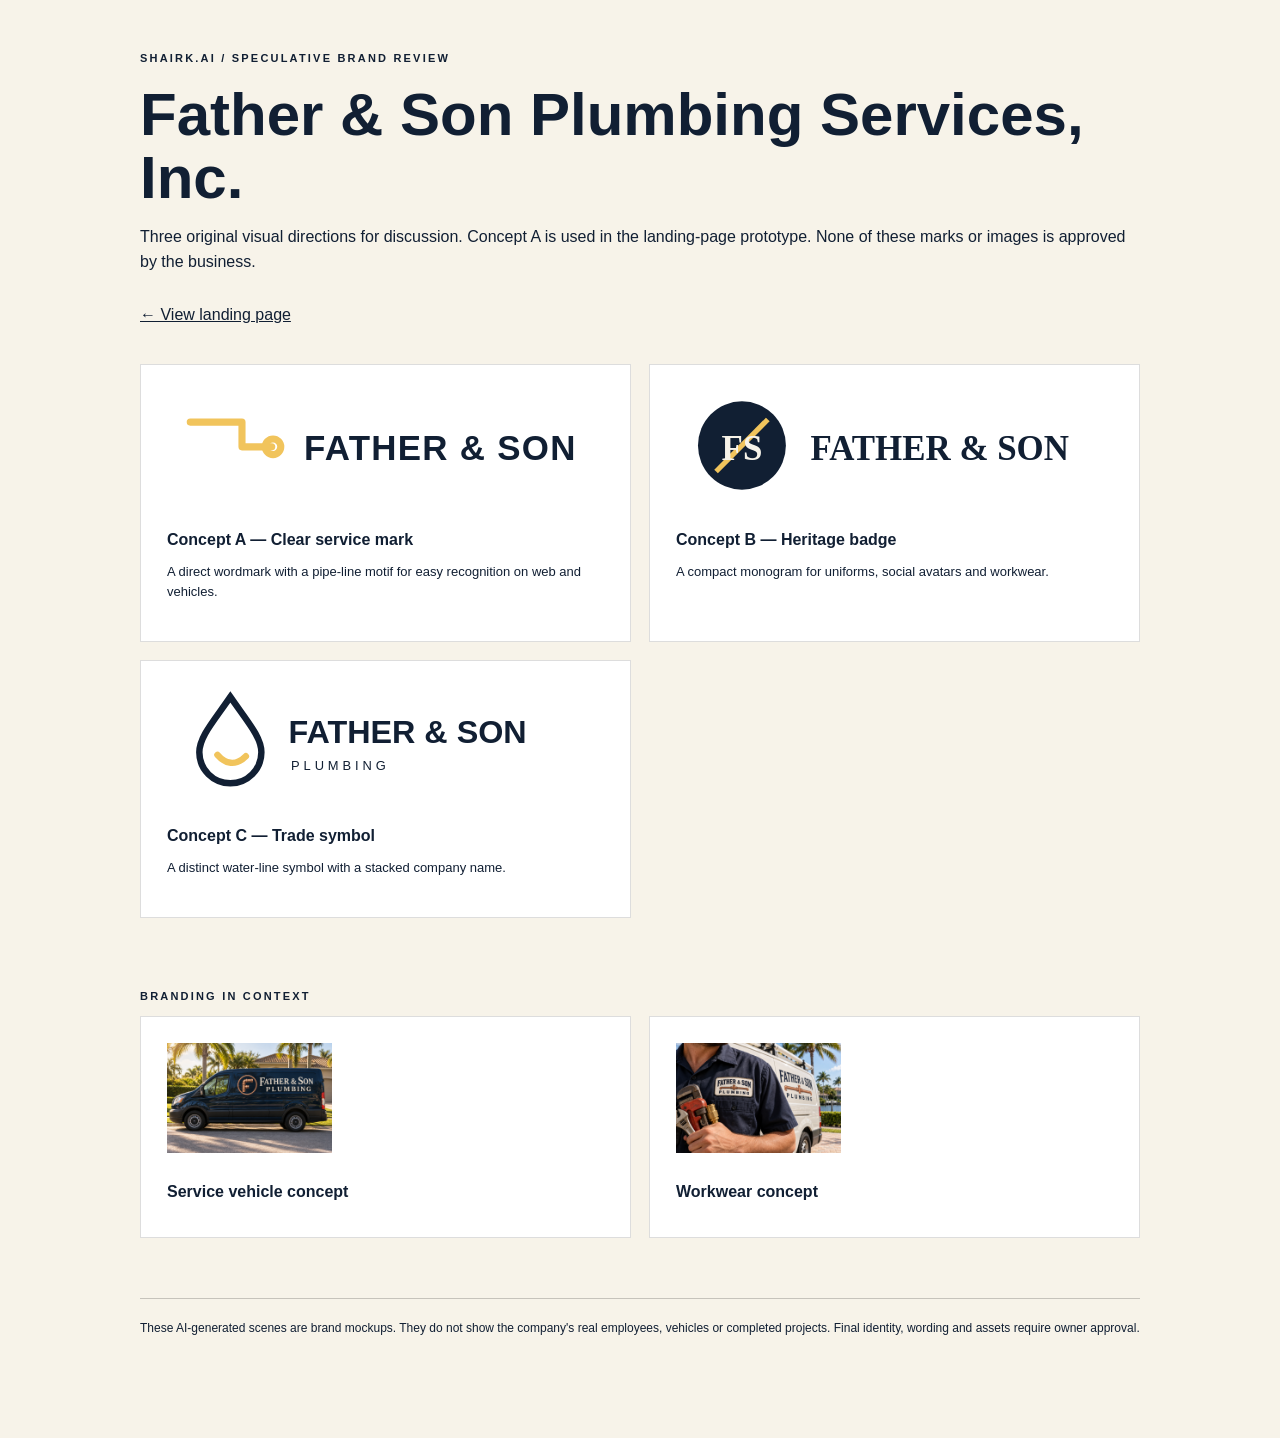
==== logo-review.html @ 77665d8b "Polish brand directions and add logo review" ====
<!doctype html><html lang="en"><head><meta charset="utf-8"><meta name="viewport" content="width=device-width,initial-scale=1"><title>Father &amp; Son Plumbing Services, Inc. | Brand concept review</title><style>body{margin:0;background:#f7f3e9;color:#111f33;font-family:Arial,sans-serif}main{width:min(1000px,calc(100% - 36px));margin:50px auto 100px}.eyebrow{font-size:11px;letter-spacing:.2em;font-weight:bold}h1{font-size:clamp(34px,5vw,60px);line-height:1.05;margin:16px 0}p{line-height:1.55}a{color:inherit}.back{display:inline-block;margin:15px 0 40px}.grid{display:grid;grid-template-columns:1fr 1fr;gap:18px}.card{background:white;padding:26px;border:1px solid #0002}.card img{width:100%;height:110px;object-fit:contain;object-position:left}.card h2{font-size:16px;margin:26px 0 10px}.card p{font-size:13px}.concept-photo{width:100%;height:300px;object-fit:cover}.photos{margin-top:70px}.note{font-size:12px;border-top:1px solid #0003;padding-top:20px;margin-top:60px}@media(max-width:700px){.grid{grid-template-columns:1fr}}</style></head><body><main><p class="eyebrow">SHAIRK.AI / SPECULATIVE BRAND REVIEW</p><h1>Father &amp; Son Plumbing Services, Inc.</h1><p>Three original visual directions for discussion. Concept A is used in the landing-page prototype. None of these marks or images is approved by the business.</p><a class="back" href="/">← View landing page</a><div class="grid"><article class="card"><img src="assets/logo-concept-a.svg" alt="Clean professional wordmark"><h2>Concept A — Clear service mark</h2><p>A direct wordmark with a pipe-line motif for easy recognition on web and vehicles.</p></article><article class="card"><img src="assets/logo-concept-b.svg" alt="Monogram badge"><h2>Concept B — Heritage badge</h2><p>A compact monogram for uniforms, social avatars and workwear.</p></article><article class="card"><img src="assets/logo-concept-c.svg" alt="Water drop trade icon"><h2>Concept C — Trade symbol</h2><p>A distinct water-line symbol with a stacked company name.</p></article></div><div class="photos"><p class="eyebrow">BRANDING IN CONTEXT</p><div class="grid"><article class="card"><img class="concept-photo" src="assets/brand-vehicle.png" alt="Speculative branded service vehicle concept"><h2>Service vehicle concept</h2></article><article class="card"><img class="concept-photo" src="assets/brand-workwear.png" alt="Speculative branded workwear concept"><h2>Workwear concept</h2></article></div></div><p class="note">These AI-generated scenes are brand mockups. They do not show the company's real employees, vehicles or completed projects. Final identity, wording and assets require owner approval.</p></main></body></html>
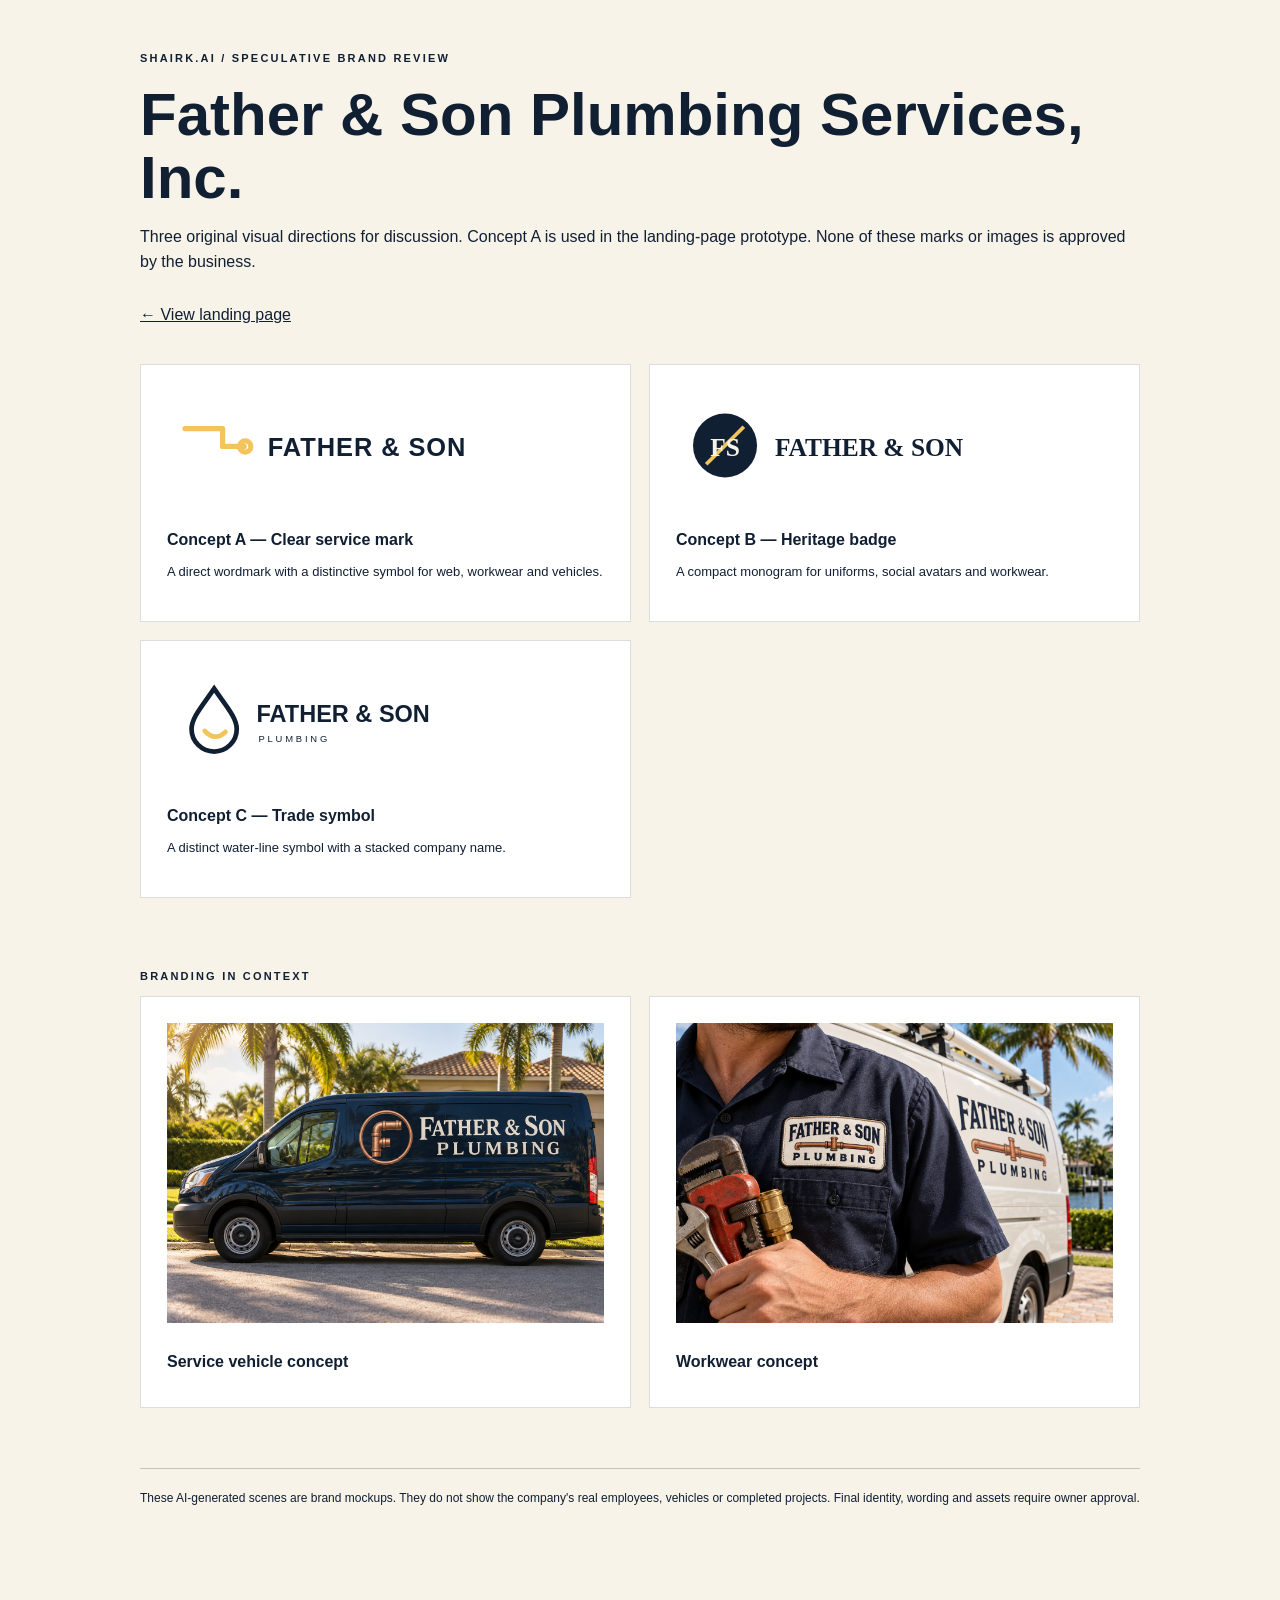
==== commit f3af9ede: "Polish brand directions and add logo review" ====
--- a/logo-review.html
+++ b/logo-review.html
@@ -1 +1 @@
-<!doctype html><html lang="en"><head><meta charset="utf-8"><meta name="viewport" content="width=device-width,initial-scale=1"><title>Father &amp; Son Plumbing Services, Inc. | Brand concept review</title><style>body{margin:0;background:#f7f3e9;color:#111f33;font-family:Arial,sans-serif}main{width:min(1000px,calc(100% - 36px));margin:50px auto 100px}.eyebrow{font-size:11px;letter-spacing:.2em;font-weight:bold}h1{font-size:clamp(34px,5vw,60px);line-height:1.05;margin:16px 0}p{line-height:1.55}a{color:inherit}.back{display:inline-block;margin:15px 0 40px}.grid{display:grid;grid-template-columns:1fr 1fr;gap:18px}.card{background:white;padding:26px;border:1px solid #0002}.card img{width:100%;height:110px;object-fit:contain;object-position:left}.card h2{font-size:16px;margin:26px 0 10px}.card p{font-size:13px}.concept-photo{width:100%;height:300px;object-fit:cover}.photos{margin-top:70px}.note{font-size:12px;border-top:1px solid #0003;padding-top:20px;margin-top:60px}@media(max-width:700px){.grid{grid-template-columns:1fr}}</style></head><body><main><p class="eyebrow">SHAIRK.AI / SPECULATIVE BRAND REVIEW</p><h1>Father &amp; Son Plumbing Services, Inc.</h1><p>Three original visual directions for discussion. Concept A is used in the landing-page prototype. None of these marks or images is approved by the business.</p><a class="back" href="/">← View landing page</a><div class="grid"><article class="card"><img src="assets/logo-concept-a.svg" alt="Clean professional wordmark"><h2>Concept A — Clear service mark</h2><p>A direct wordmark with a pipe-line motif for easy recognition on web and vehicles.</p></article><article class="card"><img src="assets/logo-concept-b.svg" alt="Monogram badge"><h2>Concept B — Heritage badge</h2><p>A compact monogram for uniforms, social avatars and workwear.</p></article><article class="card"><img src="assets/logo-concept-c.svg" alt="Water drop trade icon"><h2>Concept C — Trade symbol</h2><p>A distinct water-line symbol with a stacked company name.</p></article></div><div class="photos"><p class="eyebrow">BRANDING IN CONTEXT</p><div class="grid"><article class="card"><img class="concept-photo" src="assets/brand-vehicle.png" alt="Speculative branded service vehicle concept"><h2>Service vehicle concept</h2></article><article class="card"><img class="concept-photo" src="assets/brand-workwear.png" alt="Speculative branded workwear concept"><h2>Workwear concept</h2></article></div></div><p class="note">These AI-generated scenes are brand mockups. They do not show the company's real employees, vehicles or completed projects. Final identity, wording and assets require owner approval.</p></main></body></html>+<!doctype html><html lang="en"><head><meta charset="utf-8"><meta name="viewport" content="width=device-width,initial-scale=1"><title>Father &amp; Son Plumbing Services, Inc. | Brand concept review</title><style>body{margin:0;background:#f7f3e9;color:#111f33;font-family:Arial,sans-serif}main{width:min(1000px,calc(100% - 36px));margin:50px auto 100px}.eyebrow{font-size:11px;letter-spacing:.2em;font-weight:bold}h1{font-size:clamp(34px,5vw,60px);line-height:1.05;margin:16px 0}p{line-height:1.55}a{color:inherit}.back{display:inline-block;margin:15px 0 40px}.grid{display:grid;grid-template-columns:1fr 1fr;gap:18px}.card{background:white;padding:26px;border:1px solid #0002}.card img{width:100%;height:110px;object-fit:contain;object-position:left}.card h2{font-size:16px;margin:26px 0 10px}.card p{font-size:13px}.card img.concept-photo{width:100%;height:300px;object-fit:cover}.photos{margin-top:70px}.note{font-size:12px;border-top:1px solid #0003;padding-top:20px;margin-top:60px}@media(max-width:700px){.grid{grid-template-columns:1fr}}</style></head><body><main><p class="eyebrow">SHAIRK.AI / SPECULATIVE BRAND REVIEW</p><h1>Father &amp; Son Plumbing Services, Inc.</h1><p>Three original visual directions for discussion. Concept A is used in the landing-page prototype. None of these marks or images is approved by the business.</p><a class="back" href="/">← View landing page</a><div class="grid"><article class="card"><img src="assets/logo-concept-a.svg" alt="Clean professional wordmark"><h2>Concept A — Clear service mark</h2><p>A direct wordmark with a distinctive symbol for web, workwear and vehicles.</p></article><article class="card"><img src="assets/logo-concept-b.svg" alt="Monogram badge"><h2>Concept B — Heritage badge</h2><p>A compact monogram for uniforms, social avatars and workwear.</p></article><article class="card"><img src="assets/logo-concept-c.svg" alt="Water drop trade icon"><h2>Concept C — Trade symbol</h2><p>A distinct water-line symbol with a stacked company name.</p></article></div><div class="photos"><p class="eyebrow">BRANDING IN CONTEXT</p><div class="grid"><article class="card"><img class="concept-photo" src="assets/brand-vehicle.png" alt="Speculative branded service vehicle concept"><h2>Service vehicle concept</h2></article><article class="card"><img class="concept-photo" src="assets/brand-workwear.png" alt="Speculative branded workwear concept"><h2>Workwear concept</h2></article></div></div><p class="note">These AI-generated scenes are brand mockups. They do not show the company's real employees, vehicles or completed projects. Final identity, wording and assets require owner approval.</p></main></body></html>
